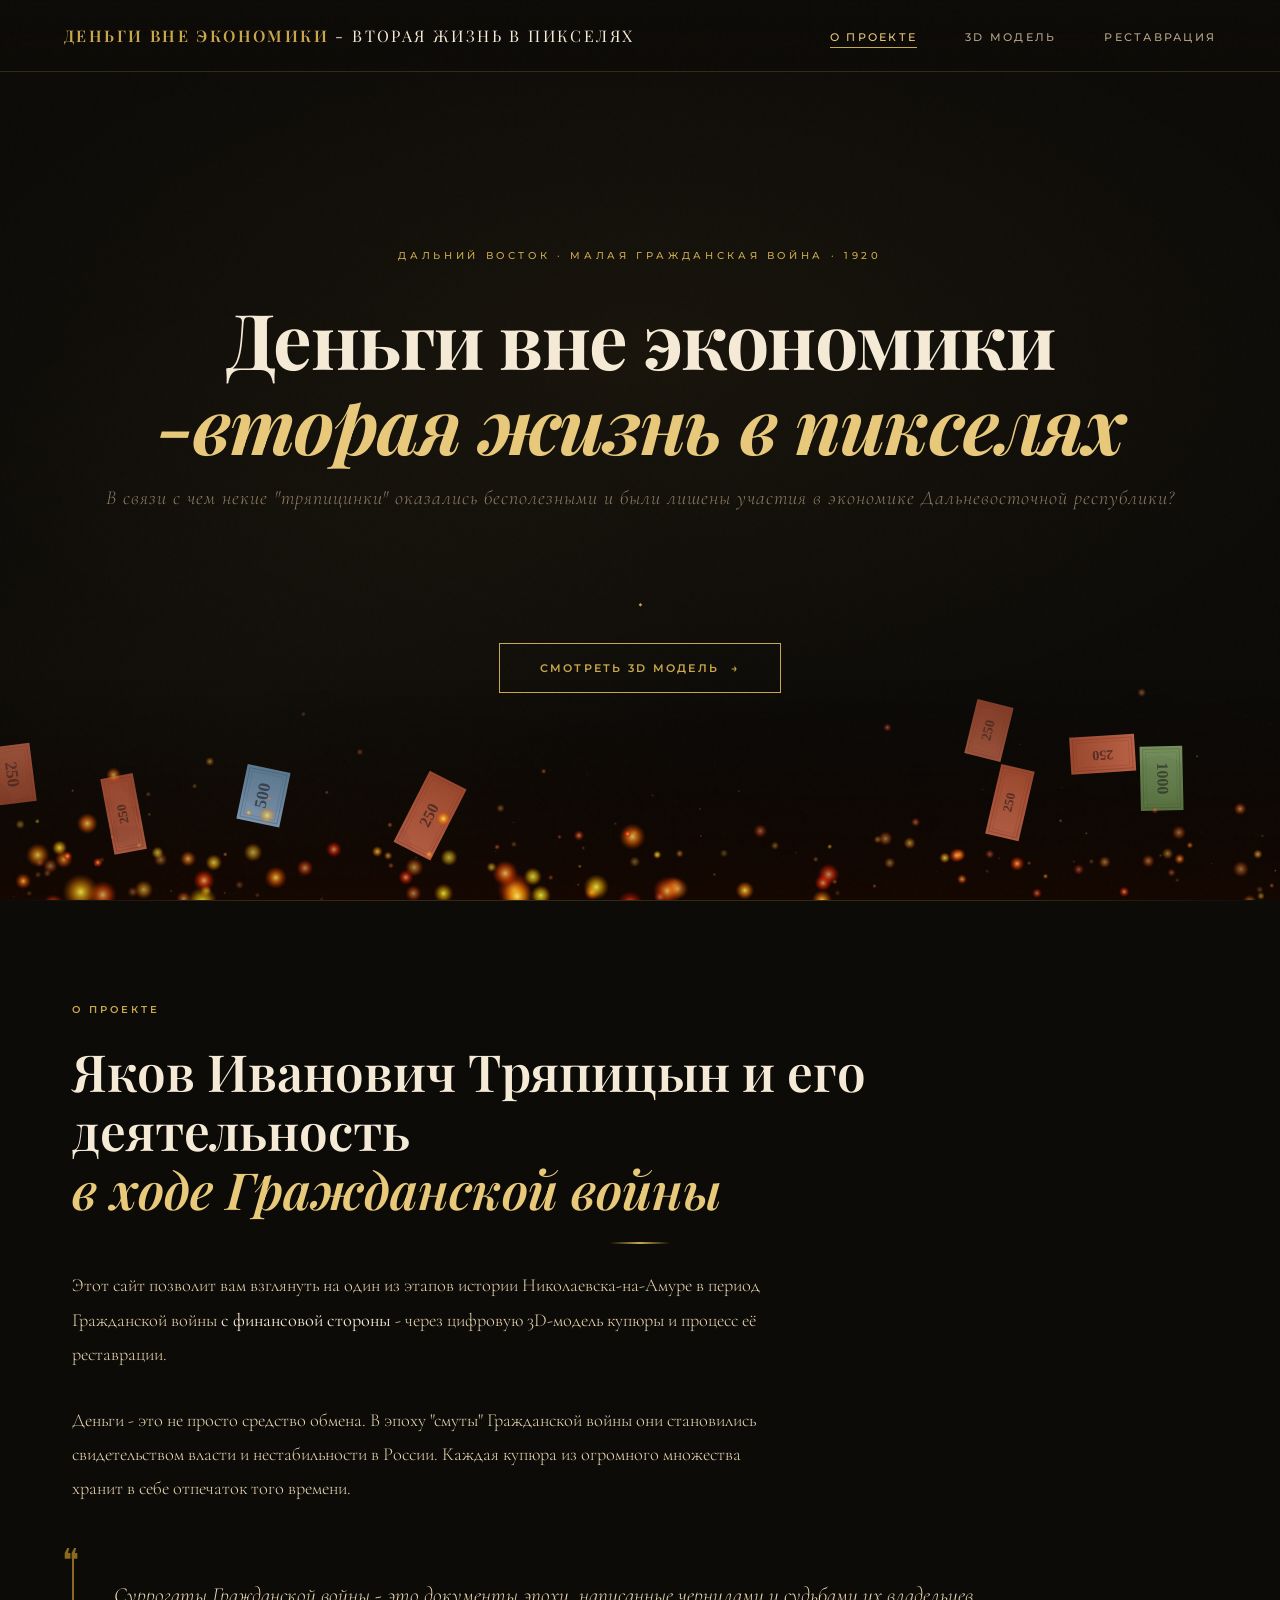
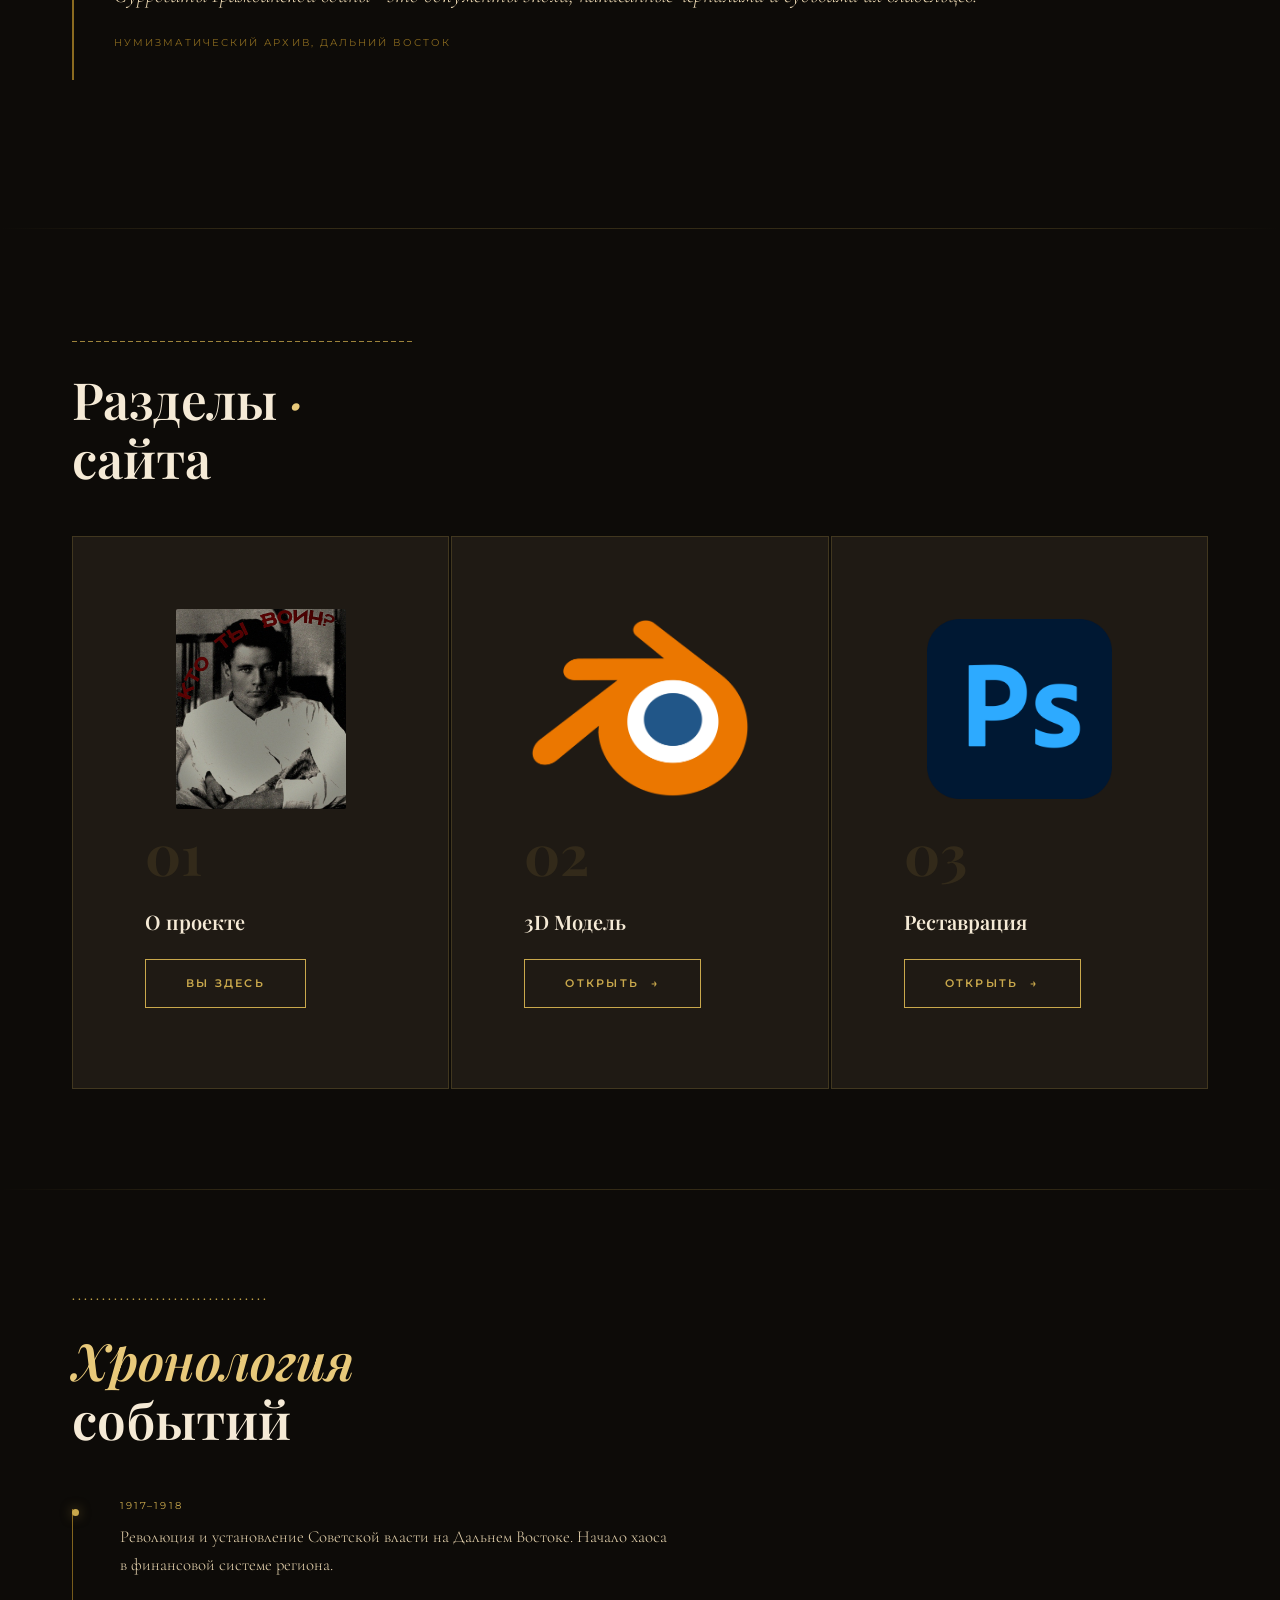
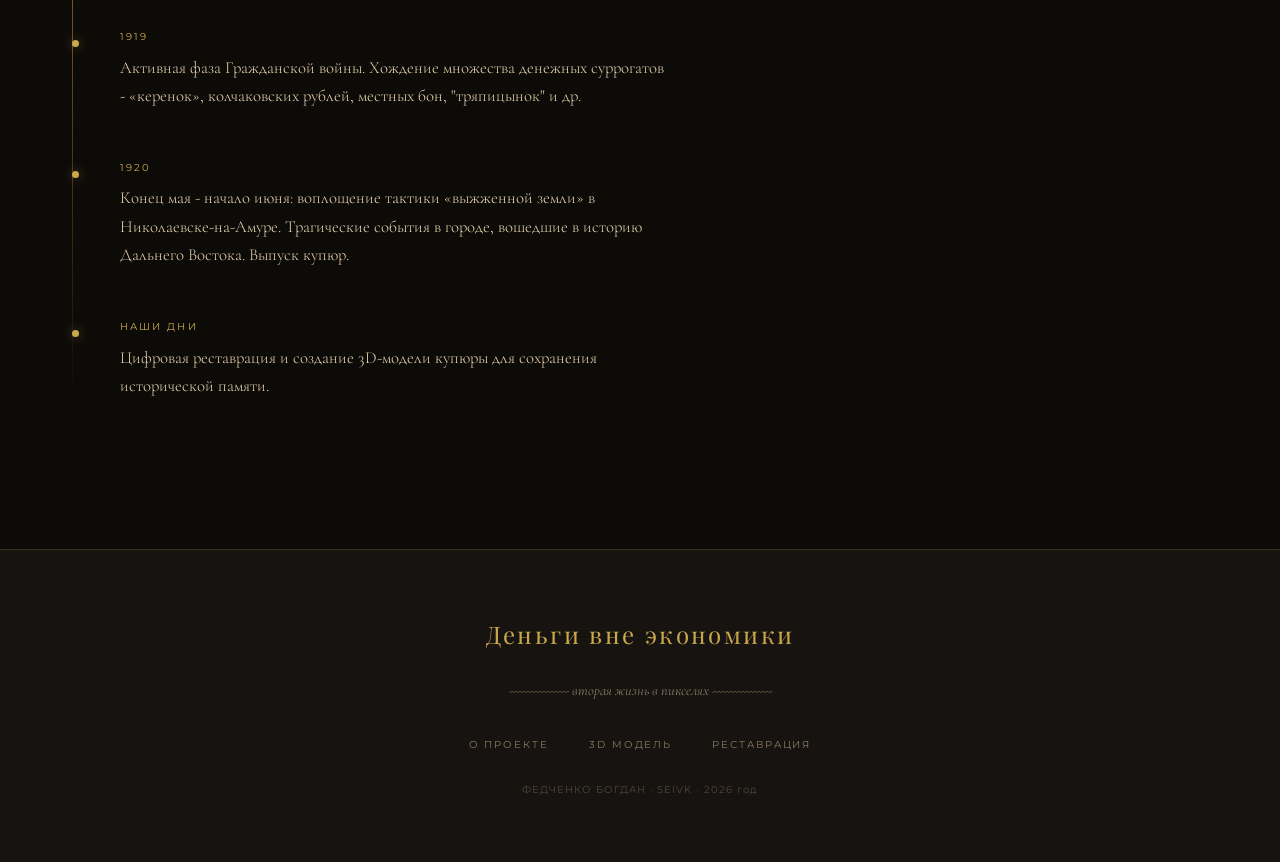
==== index.html @ 5259efab "first commit" ====
<!DOCTYPE html>
<html lang="ru">
<head>
  <meta charset="UTF-8" />
  <meta name="viewport" content="width=device-width, initial-scale=1.0" />
  <title>Деньги вне экономики - вторая жизнь в пикселях</title>
  <link rel="stylesheet" href="css/style.css" />
  <style>
    #fire-canvas {
      position: absolute;
      bottom: 0; left: 0;
      width: 100%; height: 220px;
      pointer-events: none;
      z-index: 1;
    }
    .page-hero { position: relative; overflow: hidden; }
    .page-hero > *:not(#fire-canvas) { position: relative; z-index: 2; }
  </style>
</head>
<body>

  <!-- ─── NAVIGATION ─── -->
  <nav>
    <a href="index.html" class="nav-logo">Деньги вне экономики <span>- вторая жизнь в пикселях</span></a>
    <ul class="nav-links">
      <li><a href="index.html">О проекте</a></li>
      <li><a href="model.html">3D Модель</a></li>
      <li><a href="restoration.html">Реставрация</a></li>
    </ul>
  </nav>

  <!-- ─── HERO ─── -->
  <section class="page-hero">

    <canvas id="fire-canvas"></canvas>

    <p class="hero-eyebrow">Дальний Восток · Малая Гражданская война · 1920</p>
    <h1 class="hero-title">Деньги вне экономики<br><em>-вторая жизнь в пикселях</em></h1>
    <p class="hero-subtitle">В связи с чем некие "тряпицинки" оказались бесполезными и были лишены 
      участия в экономике Дальневосточной республики?</p>

    <div class="ornament" style="animation: fadeIn 1s ease forwards 1s; opacity: 0;">
      <span class="ornament-icon">◆</span>
    </div>

    <a href="model.html" class="btn" style="animation: fadeUp 0.8s ease forwards 1.1s; opacity: 0;">
      <span>Смотреть 3D модель</span>
      <span class="btn-arrow">→</span>
    </a>
  </section>

  <div class="divider"></div>

  <!-- ─── ABOUT SECTION ─── -->
  <div class="section">
    <span class="section-label reveal">О проекте</span>
    <h2 class="section-title reveal">Яков Иванович Тряпицын и его деятельность<br><em>в ходе Гражданской войны</em></h2>
    <div class="gold-line reveal"></div>

    <p class="section-text reveal" style="margin-bottom: 2rem;">
      Этот сайт позволит вам взглянуть на один из этапов истории Николаевска‑на‑Амуре
      в период Гражданской войны <strong style="color: var(--cream); font-weight: 400;">с финансовой стороны</strong> - через цифровую
      3D‑модель купюры и процесс её реставрации.
    </p>

    <p class="section-text reveal">
      Деньги - это не просто средство обмена. В эпоху "смуты" Гражданской войны они становились
      свидетельством власти и нестабильности в России. Каждая купюра из огромного множества хранит в себе отпечаток того времени.
    </p>

    <div class="quote-block reveal">
      <p class="quote-text">
        Суррогаты Гражданской войны - это документы эпохи, написанные чернилами и судьбами их владельцев.
      </p>
      <span class="quote-source">Нумизматический архив, Дальний Восток</span>
    </div>
  </div>

  <div class="divider"></div>

  <!-- ─── THREE PAGES CARDS ─── -->
  <div class="section">
    <span class="section-label reveal">___________________________________________</span>
    <h2 class="section-title reveal">Разделы <em>·</em><br>сайта</h2>

    <div class="cards-grid" style="margin-top: 3rem;">

      <div class="card reveal" data-delay="0" style="min-height:340px;display:flex;flex-direction:column;justify-content:space-between;">
        <div style="flex:1;display:flex;align-items:center;justify-content:center;padding:1.5rem 1.5rem 1rem;">
          <img src="assets/images/card-about.jpg" alt="О проекте"
               style="max-width:100%;max-height:200px;object-fit:contain;border-radius:2px;" />
        </div>
        <div style="padding:0 2rem 2rem;">
          <div class="card-number">01</div>
          <h3 class="card-title">О проекте</h3>
          <div style="margin-top:1.25rem;">
            <a href="index.html" class="btn"><span>Вы здесь</span></a>
          </div>
        </div>
      </div>

      <div class="card reveal" data-delay="150" style="min-height:340px;display:flex;flex-direction:column;justify-content:space-between;">
        <div style="flex:1;display:flex;align-items:center;justify-content:center;padding:1.5rem 1.5rem 1rem;">
          <img src="assets/images/card-model.png" alt="3D Модель"
               style="max-width:100%;max-height:180px;object-fit:contain;" />
        </div>
        <div style="padding:0 2rem 2rem;">
          <div class="card-number">02</div>
          <h3 class="card-title">3D Модель</h3>
          <div style="margin-top:1.25rem;">
            <a href="model.html" class="btn"><span>Открыть</span> <span class="btn-arrow">→</span></a>
          </div>
        </div>
      </div>

      <div class="card reveal" data-delay="300" style="min-height:340px;display:flex;flex-direction:column;justify-content:space-between;">
        <div style="flex:1;display:flex;align-items:center;justify-content:center;padding:1.5rem 1.5rem 1rem;">
          <img src="assets/images/card-restoration.png" alt="Реставрация"
               style="max-width:100%;max-height:180px;object-fit:contain;" />
        </div>
        <div style="padding:0 2rem 2rem;">
          <div class="card-number">03</div>
          <h3 class="card-title">Реставрация</h3>
          <div style="margin-top:1.25rem;">
            <a href="restoration.html" class="btn"><span>Открыть</span> <span class="btn-arrow">→</span></a>
          </div>
        </div>
      </div>

    </div>
  </div>

  <div class="divider"></div>

  <!-- ─── TIMELINE ─── -->
  <div class="section">
    <span class="section-label reveal">·································</span>
    <h2 class="section-title reveal"><em>Хронология</em><br>событий</h2>
    <div class="timeline" style="max-width: 600px;">
      <div class="timeline-item reveal">
        <div class="timeline-year">1917–1918</div>
        <p class="timeline-text">Революция и установление Советской власти на Дальнем Востоке. Начало хаоса в финансовой системе региона.</p>
      </div>
      <div class="timeline-item reveal" data-delay="150">
        <div class="timeline-year">1919</div>
        <p class="timeline-text">Активная фаза Гражданской войны. Хождение множества денежных суррогатов - «керенок», колчаковских рублей, местных бон, "тряпицынок" и др.</p>
      </div>
      <div class="timeline-item reveal" data-delay="300">
        <div class="timeline-year">1920</div>
        <p class="timeline-text">Конец мая - начало июня: воплощение тактики «выжженной земли» в Николаевске‑на‑Амуре. Трагические события в городе, вошедшие в историю Дальнего Востока. Выпуск купюр.</p>
      </div>
      <div class="timeline-item reveal" data-delay="450">
        <div class="timeline-year">Наши дни</div>
        <p class="timeline-text">Цифровая реставрация и создание 3D‑модели купюры для сохранения исторической памяти.</p>
      </div>
    </div>
  </div>

  <!-- ─── FOOTER ─── -->
  <footer>
    <div class="footer-logo">Деньги вне экономики</div>
    <p class="footer-text">
    --------------- вторая жизнь в пикселях ---------------
    </p>
    <ul class="footer-nav">
      <li><a href="index.html">О проекте</a></li>
      <li><a href="model.html">3D Модель</a></li>
      <li><a href="restoration.html">Реставрация</a></li>
    </ul>
    <p class="footer-copy">ФЕДЧЕНКО БОГДАН · SEIVK · 2026 год</p>
  </footer>

  <script src="js/main.js"></script>
  <script>
  (function() {
    const canvas = document.getElementById('fire-canvas');
    if (!canvas) return;
    const ctx = canvas.getContext('2d');

    function resize() {
      canvas.width  = canvas.offsetWidth  || window.innerWidth;
      canvas.height = canvas.offsetHeight || 220;
    }
    resize();
    window.addEventListener('resize', resize);

    // ── Частицы огня ──
    function rnd(a, b) { return a + Math.random() * (b - a); }

    function makeParticle() {
      return {
        x:     rnd(0, canvas.width),
        y:     canvas.height + rnd(0, 8),
        vx:    rnd(-0.7, 0.7),
        vy:    rnd(-3.2, -1.4),
        life:  rnd(0.1, 1.0),
        decay: rnd(0.009, 0.022),
        size:  rnd(7, 26),
        hue:   rnd(8, 48),
      };
    }

    const PCOUNT = 200;
    const parts = Array.from({length: PCOUNT}, makeParticle);

    // ── Купюры — три номинала ──
    const BILL_TYPES = [
      { label: '1000', colors: ['rgba(145,178,115,0.92)', 'rgba(115,150,85,0.88)'], border: 'rgba(65,88,45,0.45)' },
      { label:  '500', colors: ['rgba(140,170,200,0.92)', 'rgba(110,145,175,0.88)'], border: 'rgba(55,80,110,0.45)' },
      { label:  '250', colors: ['rgba(210,110, 80,0.92)', 'rgba(185, 85, 55,0.88)'], border: 'rgba(130,50,35,0.45)' },
    ];

    function makeBill() {
      const fromRight = Math.random() > 0.5;
      const type = BILL_TYPES[Math.floor(Math.random() * BILL_TYPES.length)];
      return {
        x:    fromRight ? canvas.width + 70 : -70,
        y:    rnd(canvas.height * 0.05, canvas.height * 0.5),
        vx:   fromRight ? rnd(-2.0, -0.9) : rnd(0.9, 2.0),
        vy:   rnd(0.3, 1.1),
        rot:  rnd(0, Math.PI * 2),
        rotV: rnd(-0.05, 0.05),
        w:    rnd(55, 82),
        h:    rnd(30, 46),
        op:   rnd(0.75, 1.0),
        burn: false,
        bp:   0,
        type,
      };
    }

    const BCOUNT = 9;
    const bills = Array.from({length: BCOUNT}, () => {
      const b = makeBill();
      b.x = rnd(0, canvas.width);
      return b;
    });

    function drawBill(b) {
      ctx.save();
      ctx.translate(b.x, b.y);
      ctx.rotate(b.rot);
      ctx.globalAlpha = Math.max(0, b.op);

      const g = ctx.createLinearGradient(-b.w/2, 0, b.w/2, 0);
      if (b.burn) {
        g.addColorStop(0,                        'rgba(170,120,45,0.9)');
        g.addColorStop(Math.min(b.bp, 0.99),     'rgba(255,65,0,0.95)');
        g.addColorStop(Math.min(b.bp+0.08, 1.0), 'rgba(18,4,0,0.2)');
        g.addColorStop(1,                        'rgba(8,1,0,0.05)');
      } else {
        g.addColorStop(0, b.type.colors[0]);
        g.addColorStop(1, b.type.colors[1]);
      }

      ctx.fillStyle = g;
      ctx.beginPath();
      ctx.rect(-b.w/2, -b.h/2, b.w, b.h);
      ctx.fill();

      ctx.strokeStyle = b.burn ? 'rgba(255,100,0,0.5)' : b.type.border;
      ctx.lineWidth = 1;
      ctx.strokeRect(-b.w/2+3, -b.h/2+3, b.w-6, b.h-6);

      // Внутренняя рамка
      if (!b.burn || b.bp < 0.3) {
        ctx.strokeStyle = b.burn ? 'rgba(255,80,0,0.3)' : b.type.border;
        ctx.lineWidth = 0.5;
        ctx.strokeRect(-b.w/2+6, -b.h/2+6, b.w-12, b.h-12);
      }

      if (!b.burn || b.bp < 0.45) {
        ctx.fillStyle = b.burn
          ? `rgba(255,45,0,${0.85 - b.bp})`
          : 'rgba(20,20,20,0.6)';
        ctx.font = `bold ${Math.round(b.h * 0.38)}px serif`;
        ctx.textAlign = 'center';
        ctx.textBaseline = 'middle';
        ctx.fillText(b.type.label, 0, 0);
      }

      ctx.globalAlpha = 1;
      ctx.restore();
    }

    function frame(ts) {
      const t = ts * 0.001;
      ctx.clearRect(0, 0, canvas.width, canvas.height);

      // Фон
      const bg = ctx.createLinearGradient(0, 0, 0, canvas.height);
      bg.addColorStop(0,   'rgba(0,0,0,0)');
      bg.addColorStop(0.4, 'rgba(12,4,0,0.35)');
      bg.addColorStop(1,   'rgba(22,6,0,0.88)');
      ctx.fillStyle = bg;
      ctx.fillRect(0, 0, canvas.width, canvas.height);

      // Купюры
      bills.forEach(b => {
        b.x   += b.vx;
        b.y   += b.vy;
        b.rot += b.rotV;
        if (b.y > canvas.height * 0.62) b.burn = true;
        if (b.burn) { b.bp += 0.013; b.vy += 0.06; b.op -= 0.009; }
        if (b.bp > 1 || b.op < 0 || b.y > canvas.height + 40) Object.assign(b, makeBill());
        drawBill(b);
      });

      // Огонь
      parts.forEach(p => {
        p.x    += p.vx + Math.sin(t * 2.2 + p.x * 0.012) * 0.35;
        p.y    += p.vy;
        p.life -= p.decay;
        p.size *= 0.994;
        if (p.life <= 0 || p.y < -20) { Object.assign(p, makeParticle()); return; }

        const a  = Math.min(p.life * 1.6, 1) * 0.88;
        const lx = 38 + (1 - p.life) * 28;
        const r  = p.size * p.life;
        if (r < 0.1) return;

        const fg = ctx.createRadialGradient(p.x, p.y, 0, p.x, p.y, r);
        fg.addColorStop(0,   `hsla(${p.hue+22},100%,${lx+22}%,${a})`);
        fg.addColorStop(0.5, `hsla(${p.hue},100%,${lx}%,${a*0.65})`);
        fg.addColorStop(1,   `hsla(${p.hue-12},100%,${lx-12}%,0)`);
        ctx.beginPath();
        ctx.arc(p.x, p.y, r, 0, Math.PI * 2);
        ctx.fillStyle = fg;
        ctx.fill();

        // Дым
        if (p.life < 0.28) {
          ctx.beginPath();
          ctx.arc(p.x + Math.sin(t + p.x) * 6, p.y - 18, p.size * 2.2, 0, Math.PI * 2);
          ctx.fillStyle = `rgba(18,8,3,${p.life * 0.14})`;
          ctx.fill();
        }
      });

      requestAnimationFrame(frame);
    }

    requestAnimationFrame(frame);
  })();
  </script>
</body>
</html>
---- css/style.css ----
@import url('https://fonts.googleapis.com/css2?family=Playfair+Display:ital,wght@0,400;0,600;0,700;1,400&family=Cormorant+Garamond:ital,wght@0,300;0,400;0,500;1,300;1,400&family=Montserrat:wght@300;400;500;600&display=swap');

:root {
  --gold: #c9a84c;
  --gold-light: #e8c97a;
  --gold-dark: #8a6a1f;
  --dark: #0d0b08;
  --dark-2: #161310;
  --dark-3: #1f1a14;
  --dark-4: #2a2318;
  --cream: #f5ead6;
  --cream-2: #e8d5b0;
  --text-muted: #8a7a62;
  --border: rgba(201, 168, 76, 0.2);
}

*, *::before, *::after {
  margin: 0;
  padding: 0;
  box-sizing: border-box;
}

html {
  scroll-behavior: smooth;
}

body {
  background-color: var(--dark);
  color: var(--cream);
  font-family: 'Cormorant Garamond', Georgia, serif;
  font-size: 18px;
  line-height: 1.7;
  overflow-x: hidden;
  cursor: default;
}

/* ─── NOISE TEXTURE OVERLAY ─── */
body::before {
  content: '';
  position: fixed;
  inset: 0;
  background-image: url("data:image/svg+xml,%3Csvg viewBox='0 0 256 256' xmlns='http://www.w3.org/2000/svg'%3E%3Cfilter id='noise'%3E%3CfeTurbulence type='fractalNoise' baseFrequency='0.9' numOctaves='4' stitchTiles='stitch'/%3E%3C/filter%3E%3Crect width='100%25' height='100%25' filter='url(%23noise)' opacity='0.04'/%3E%3C/svg%3E");
  pointer-events: none;
  z-index: 9999;
  opacity: 0.4;
}

/* ─── NAVIGATION ─── */
nav {
  position: fixed;
  top: 0;
  left: 0;
  right: 0;
  z-index: 100;
  padding: 0 4rem;
  height: 72px;
  display: flex;
  align-items: center;
  justify-content: space-between;
  background: linear-gradient(to bottom, rgba(13,11,8,0.98) 0%, rgba(13,11,8,0) 100%);
  border-bottom: 1px solid var(--border);
  backdrop-filter: blur(12px);
  -webkit-backdrop-filter: blur(12px);
  background-color: rgba(13,11,8,0.85);
}

.nav-logo {
  font-family: 'Playfair Display', serif;
  font-size: 1rem;
  font-weight: 600;
  letter-spacing: 0.15em;
  text-transform: uppercase;
  color: var(--gold);
  text-decoration: none;
}

.nav-logo span {
  color: var(--cream);
  font-weight: 400;
}

.nav-links {
  display: flex;
  gap: 3rem;
  list-style: none;
}

.nav-links a {
  font-family: 'Montserrat', sans-serif;
  font-size: 0.7rem;
  font-weight: 500;
  letter-spacing: 0.2em;
  text-transform: uppercase;
  color: var(--cream-2);
  text-decoration: none;
  position: relative;
  opacity: 0.75;
  transition: opacity 0.3s, color 0.3s;
}

.nav-links a::after {
  content: '';
  position: absolute;
  bottom: -4px;
  left: 0;
  width: 0;
  height: 1px;
  background: var(--gold);
  transition: width 0.3s ease;
}

.nav-links a:hover,
.nav-links a.active {
  opacity: 1;
  color: var(--gold-light);
}

.nav-links a:hover::after,
.nav-links a.active::after {
  width: 100%;
}

/* ─── ORNAMENT DIVIDERS ─── */
.ornament {
  display: flex;
  align-items: center;
  gap: 1rem;
  margin: 2rem auto;
  max-width: 300px;
  justify-content: center;
}

.ornament::before,
.ornament::after {
  content: '';
  height: 1px;
  flex: 1;
  background: linear-gradient(to right, transparent, var(--gold-dark), var(--gold), var(--gold-dark), transparent);
}

.ornament-icon {
  color: var(--gold);
  font-size: 1rem;
  line-height: 1;
}

/* ─── GOLD LINE ─── */
.gold-line {
  width: 60px;
  height: 2px;
  background: linear-gradient(to right, transparent, var(--gold), transparent);
  margin: 1.5rem auto;
}

/* ─── PAGE HEADER ─── */
.page-hero {
  min-height: 100vh;
  display: flex;
  flex-direction: column;
  justify-content: center;
  align-items: center;
  text-align: center;
  padding: 120px 2rem 80px;
  position: relative;
  overflow: hidden;
}

.page-hero::before {
  content: '';
  position: absolute;
  inset: 0;
  background:
    radial-gradient(ellipse 80% 60% at 50% 40%, rgba(201,168,76,0.06) 0%, transparent 70%),
    radial-gradient(ellipse 60% 80% at 20% 80%, rgba(201,168,76,0.03) 0%, transparent 60%);
  pointer-events: none;
}

.hero-eyebrow {
  font-family: 'Montserrat', sans-serif;
  font-size: 0.65rem;
  font-weight: 500;
  letter-spacing: 0.35em;
  text-transform: uppercase;
  color: var(--gold);
  margin-bottom: 2rem;
  opacity: 0;
  animation: fadeUp 0.8s ease forwards 0.3s;
}

.hero-title {
  font-family: 'Playfair Display', serif;
  font-size: clamp(2.8rem, 6vw, 5.5rem);
  font-weight: 700;
  line-height: 1.1;
  letter-spacing: -0.02em;
  color: var(--cream);
  margin-bottom: 1rem;
  opacity: 0;
  animation: fadeUp 0.8s ease forwards 0.5s;
}

.hero-title em {
  font-style: italic;
  color: var(--gold-light);
}

.hero-subtitle {
  font-family: 'Cormorant Garamond', serif;
  font-size: clamp(1rem, 2vw, 1.25rem);
  font-weight: 300;
  font-style: italic;
  color: var(--text-muted);
  letter-spacing: 0.05em;
  margin-bottom: 3rem;
  opacity: 0;
  animation: fadeUp 0.8s ease forwards 0.7s;
}

/* ─── SECTION ─── */
.section {
  padding: 100px 2rem;
  max-width: 1200px;
  margin: 0 auto;
}

.section-label {
  font-family: 'Montserrat', sans-serif;
  font-size: 0.62rem;
  font-weight: 600;
  letter-spacing: 0.3em;
  text-transform: uppercase;
  color: var(--gold);
  margin-bottom: 1.5rem;
  display: block;
}

.section-title {
  font-family: 'Playfair Display', serif;
  font-size: clamp(2rem, 4vw, 3.2rem);
  font-weight: 600;
  line-height: 1.15;
  color: var(--cream);
  margin-bottom: 1.5rem;
}

.section-title em {
  font-style: italic;
  color: var(--gold-light);
}

.section-text {
  font-family: 'Cormorant Garamond', serif;
  font-size: 1.15rem;
  font-weight: 300;
  line-height: 1.85;
  color: var(--cream-2);
  max-width: 700px;
}

/* ─── CARDS ─── */
.cards-grid {
  display: grid;
  grid-template-columns: repeat(auto-fit, minmax(280px, 1fr));
  gap: 2px;
  margin-top: 4rem;
}

.card {
  background: var(--dark-3);
  border: 1px solid var(--border);
  padding: 3rem 2.5rem;
  position: relative;
  overflow: hidden;
  transition: transform 0.4s ease, border-color 0.4s ease;
}

.card::before {
  content: '';
  position: absolute;
  top: 0;
  left: 0;
  right: 0;
  height: 2px;
  background: linear-gradient(to right, transparent, var(--gold), transparent);
  transform: scaleX(0);
  transition: transform 0.4s ease;
}

.card:hover {
  transform: translateY(-4px);
  border-color: rgba(201,168,76,0.4);
}

.card:hover::before {
  transform: scaleX(1);
}

.card-number {
  font-family: 'Playfair Display', serif;
  font-size: 3.5rem;
  font-weight: 700;
  color: rgba(201,168,76,0.12);
  line-height: 1;
  margin-bottom: 1.5rem;
  transition: color 0.4s;
}

.card:hover .card-number {
  color: rgba(201,168,76,0.22);
}

.card-title {
  font-family: 'Playfair Display', serif;
  font-size: 1.25rem;
  font-weight: 600;
  color: var(--cream);
  margin-bottom: 1rem;
}

.card-text {
  font-family: 'Cormorant Garamond', serif;
  font-size: 1rem;
  line-height: 1.75;
  color: var(--text-muted);
}

/* ─── BUTTON ─── */
.btn {
  display: inline-flex;
  align-items: center;
  gap: 0.75rem;
  padding: 0.9rem 2.5rem;
  font-family: 'Montserrat', sans-serif;
  font-size: 0.7rem;
  font-weight: 600;
  letter-spacing: 0.2em;
  text-transform: uppercase;
  text-decoration: none;
  border: 1px solid var(--gold);
  color: var(--gold);
  background: transparent;
  position: relative;
  overflow: hidden;
  cursor: pointer;
  transition: color 0.4s ease;
}

.btn::before {
  content: '';
  position: absolute;
  inset: 0;
  background: var(--gold);
  transform: translateX(-101%);
  transition: transform 0.4s cubic-bezier(0.77, 0, 0.18, 1);
}

.btn:hover {
  color: var(--dark);
}

.btn:hover::before {
  transform: translateX(0);
}

.btn span {
  position: relative;
  z-index: 1;
}

.btn-arrow {
  position: relative;
  z-index: 1;
  transition: transform 0.3s ease;
}

.btn:hover .btn-arrow {
  transform: translateX(4px);
}

/* ─── FULL-WIDTH DIVIDER ─── */
.divider {
  width: 100%;
  height: 1px;
  background: linear-gradient(to right, transparent 0%, var(--border) 20%, var(--border) 80%, transparent 100%);
  margin: 0;
}

/* ─── QUOTE BLOCK ─── */
.quote-block {
  border-left: 2px solid var(--gold-dark);
  padding: 1.5rem 0 1.5rem 2.5rem;
  margin: 3rem 0;
  position: relative;
}

.quote-block::before {
  content: '❝';
  position: absolute;
  top: -0.5rem;
  left: -0.75rem;
  font-size: 2rem;
  color: var(--gold-dark);
  line-height: 1;
}

.quote-text {
  font-family: 'Cormorant Garamond', serif;
  font-size: 1.35rem;
  font-style: italic;
  font-weight: 300;
  color: var(--cream-2);
  line-height: 1.7;
  margin-bottom: 0.75rem;
}

.quote-source {
  font-family: 'Montserrat', sans-serif;
  font-size: 0.65rem;
  letter-spacing: 0.2em;
  text-transform: uppercase;
  color: var(--gold-dark);
}

/* ─── TIMELINE ─── */
.timeline {
  position: relative;
  padding-left: 3rem;
  margin-top: 3rem;
}

.timeline::before {
  content: '';
  position: absolute;
  left: 0;
  top: 0.75rem;
  bottom: 0;
  width: 1px;
  background: linear-gradient(to bottom, var(--gold-dark), transparent);
}

.timeline-item {
  position: relative;
  margin-bottom: 3rem;
}

.timeline-item::before {
  content: '';
  position: absolute;
  left: -3rem;
  top: 0.75rem;
  width: 7px;
  height: 7px;
  background: var(--gold);
  border-radius: 50%;
  box-shadow: 0 0 12px rgba(201,168,76,0.5);
}

.timeline-year {
  font-family: 'Montserrat', sans-serif;
  font-size: 0.65rem;
  letter-spacing: 0.2em;
  color: var(--gold);
  text-transform: uppercase;
  margin-bottom: 0.5rem;
}

.timeline-text {
  font-size: 1.05rem;
  color: var(--cream-2);
  font-weight: 300;
}

/* ─── 3D MODEL PLACEHOLDER ─── */
.model-container {
  width: 100%;
  aspect-ratio: 16/9;
  background: var(--dark-3);
  border: 1px solid var(--border);
  display: flex;
  flex-direction: column;
  align-items: center;
  justify-content: center;
  position: relative;
  overflow: hidden;
  margin: 3rem 0;
}

.model-container::before {
  content: '';
  position: absolute;
  inset: 0;
  background:
    linear-gradient(135deg, rgba(201,168,76,0.03) 0%, transparent 50%),
    repeating-linear-gradient(
      0deg,
      transparent,
      transparent 40px,
      rgba(201,168,76,0.02) 40px,
      rgba(201,168,76,0.02) 41px
    ),
    repeating-linear-gradient(
      90deg,
      transparent,
      transparent 40px,
      rgba(201,168,76,0.02) 40px,
      rgba(201,168,76,0.02) 41px
    );
}

.model-placeholder-icon {
  font-size: 4rem;
  margin-bottom: 1.5rem;
  opacity: 0.3;
}

.model-placeholder-text {
  font-family: 'Montserrat', sans-serif;
  font-size: 0.7rem;
  letter-spacing: 0.25em;
  text-transform: uppercase;
  color: var(--text-muted);
}

/* ─── RESTORATION BEFORE/AFTER ─── */
.restoration-grid {
  display: grid;
  grid-template-columns: 1fr 1fr;
  gap: 2px;
  margin-top: 3rem;
}

.restoration-panel {
  position: relative;
  aspect-ratio: 3/2;
  background: var(--dark-3);
  border: 1px solid var(--border);
  overflow: hidden;
  display: flex;
  align-items: center;
  justify-content: center;
}

.restoration-panel-label {
  position: absolute;
  top: 1.5rem;
  left: 1.5rem;
  font-family: 'Montserrat', sans-serif;
  font-size: 0.6rem;
  font-weight: 600;
  letter-spacing: 0.3em;
  text-transform: uppercase;
  padding: 0.4rem 1rem;
  z-index: 2;
}

.label-before {
  background: rgba(13,11,8,0.8);
  color: var(--text-muted);
  border: 1px solid rgba(138,122,98,0.3);
}

.label-after {
  background: rgba(201,168,76,0.15);
  color: var(--gold);
  border: 1px solid rgba(201,168,76,0.4);
}

.panel-placeholder {
  display: flex;
  flex-direction: column;
  align-items: center;
  gap: 0.75rem;
  opacity: 0.25;
}

.panel-placeholder-icon {
  font-size: 3rem;
}

.panel-placeholder-text {
  font-family: 'Montserrat', sans-serif;
  font-size: 0.6rem;
  letter-spacing: 0.2em;
  text-transform: uppercase;
}

/* ─── RESTORATION SLIDER ─── */
.slider-container {
  position: relative;
  width: 100%;
  max-width: 900px;
  margin: 3rem auto;
  aspect-ratio: 3/2;
  overflow: hidden;
  border: 1px solid var(--border);
  cursor: ew-resize;
  user-select: none;
}

.slider-side {
  position: absolute;
  inset: 0;
  display: flex;
  align-items: center;
  justify-content: center;
}

.slider-after {
  background: var(--dark-4);
}

.slider-before {
  background: var(--dark-3);
  position: absolute;
  inset: 0;
  overflow: hidden;
}

.slider-before-inner {
  position: absolute;
  inset: 0;
  display: flex;
  align-items: center;
  justify-content: center;
  background: var(--dark-2);
}

.slider-handle {
  position: absolute;
  top: 0;
  bottom: 0;
  width: 2px;
  background: var(--gold);
  left: 50%;
  transform: translateX(-50%);
  z-index: 10;
  box-shadow: 0 0 20px rgba(201,168,76,0.6);
}

.slider-handle-btn {
  position: absolute;
  top: 50%;
  left: 50%;
  transform: translate(-50%, -50%);
  width: 44px;
  height: 44px;
  background: var(--gold);
  border-radius: 50%;
  display: flex;
  align-items: center;
  justify-content: center;
  color: var(--dark);
  font-size: 1rem;
  box-shadow: 0 0 0 4px rgba(201,168,76,0.2), 0 8px 24px rgba(0,0,0,0.5);
}

/* ─── DETAIL TABLE ─── */
.detail-table {
  width: 100%;
  border-collapse: collapse;
  margin-top: 2rem;
}

.detail-table tr {
  border-bottom: 1px solid var(--border);
  transition: background 0.3s;
}

.detail-table tr:hover {
  background: rgba(201,168,76,0.03);
}

.detail-table td {
  padding: 1rem 0;
  font-size: 1rem;
}

.detail-table td:first-child {
  font-family: 'Montserrat', sans-serif;
  font-size: 0.65rem;
  letter-spacing: 0.15em;
  text-transform: uppercase;
  color: var(--text-muted);
  width: 40%;
}

.detail-table td:last-child {
  color: var(--cream-2);
  font-weight: 300;
}

/* ─── FOOTER ─── */
footer {
  padding: 4rem;
  border-top: 1px solid var(--border);
  display: flex;
  flex-direction: column;
  align-items: center;
  text-align: center;
  gap: 1.5rem;
  background: var(--dark-2);
}

.footer-logo {
  font-family: 'Playfair Display', serif;
  font-size: 1.5rem;
  color: var(--gold);
  letter-spacing: 0.1em;
}

.footer-text {
  font-family: 'Cormorant Garamond', serif;
  font-size: 0.9rem;
  font-style: italic;
  color: var(--text-muted);
  max-width: 500px;
  line-height: 1.7;
}

.footer-nav {
  display: flex;
  gap: 2.5rem;
  list-style: none;
}

.footer-nav a {
  font-family: 'Montserrat', sans-serif;
  font-size: 0.6rem;
  letter-spacing: 0.2em;
  text-transform: uppercase;
  color: var(--text-muted);
  text-decoration: none;
  transition: color 0.3s;
}

.footer-nav a:hover {
  color: var(--gold);
}

.footer-copy {
  font-family: 'Montserrat', sans-serif;
  font-size: 0.6rem;
  letter-spacing: 0.1em;
  color: rgba(138,122,98,0.5);
}

/* ─── ANIMATIONS ─── */
@keyframes fadeUp {
  from { opacity: 0; transform: translateY(24px); }
  to   { opacity: 1; transform: translateY(0); }
}

@keyframes fadeIn {
  from { opacity: 0; }
  to   { opacity: 1; }
}

.reveal {
  opacity: 1;
  transform: translateY(0);
  transition: opacity 0.8s ease, transform 0.8s ease;
}

.reveal.hidden {
  opacity: 0;
  transform: translateY(30px);
}

/* ─── SCROLLBAR ─── */
::-webkit-scrollbar {
  width: 6px;
}
::-webkit-scrollbar-track {
  background: var(--dark);
}
::-webkit-scrollbar-thumb {
  background: var(--gold-dark);
  border-radius: 3px;
}
::-webkit-scrollbar-thumb:hover {
  background: var(--gold);
}

/* ─── RESPONSIVE ─── */
@media (max-width: 768px) {
  nav { padding: 0 1.5rem; }
  .nav-links { display: none; }
  .section { padding: 60px 1.5rem; }
  .restoration-grid { grid-template-columns: 1fr; }
  .cards-grid { grid-template-columns: 1fr; }
  footer { padding: 3rem 1.5rem; }
  .footer-nav { flex-wrap: wrap; justify-content: center; gap: 1.5rem; }
}
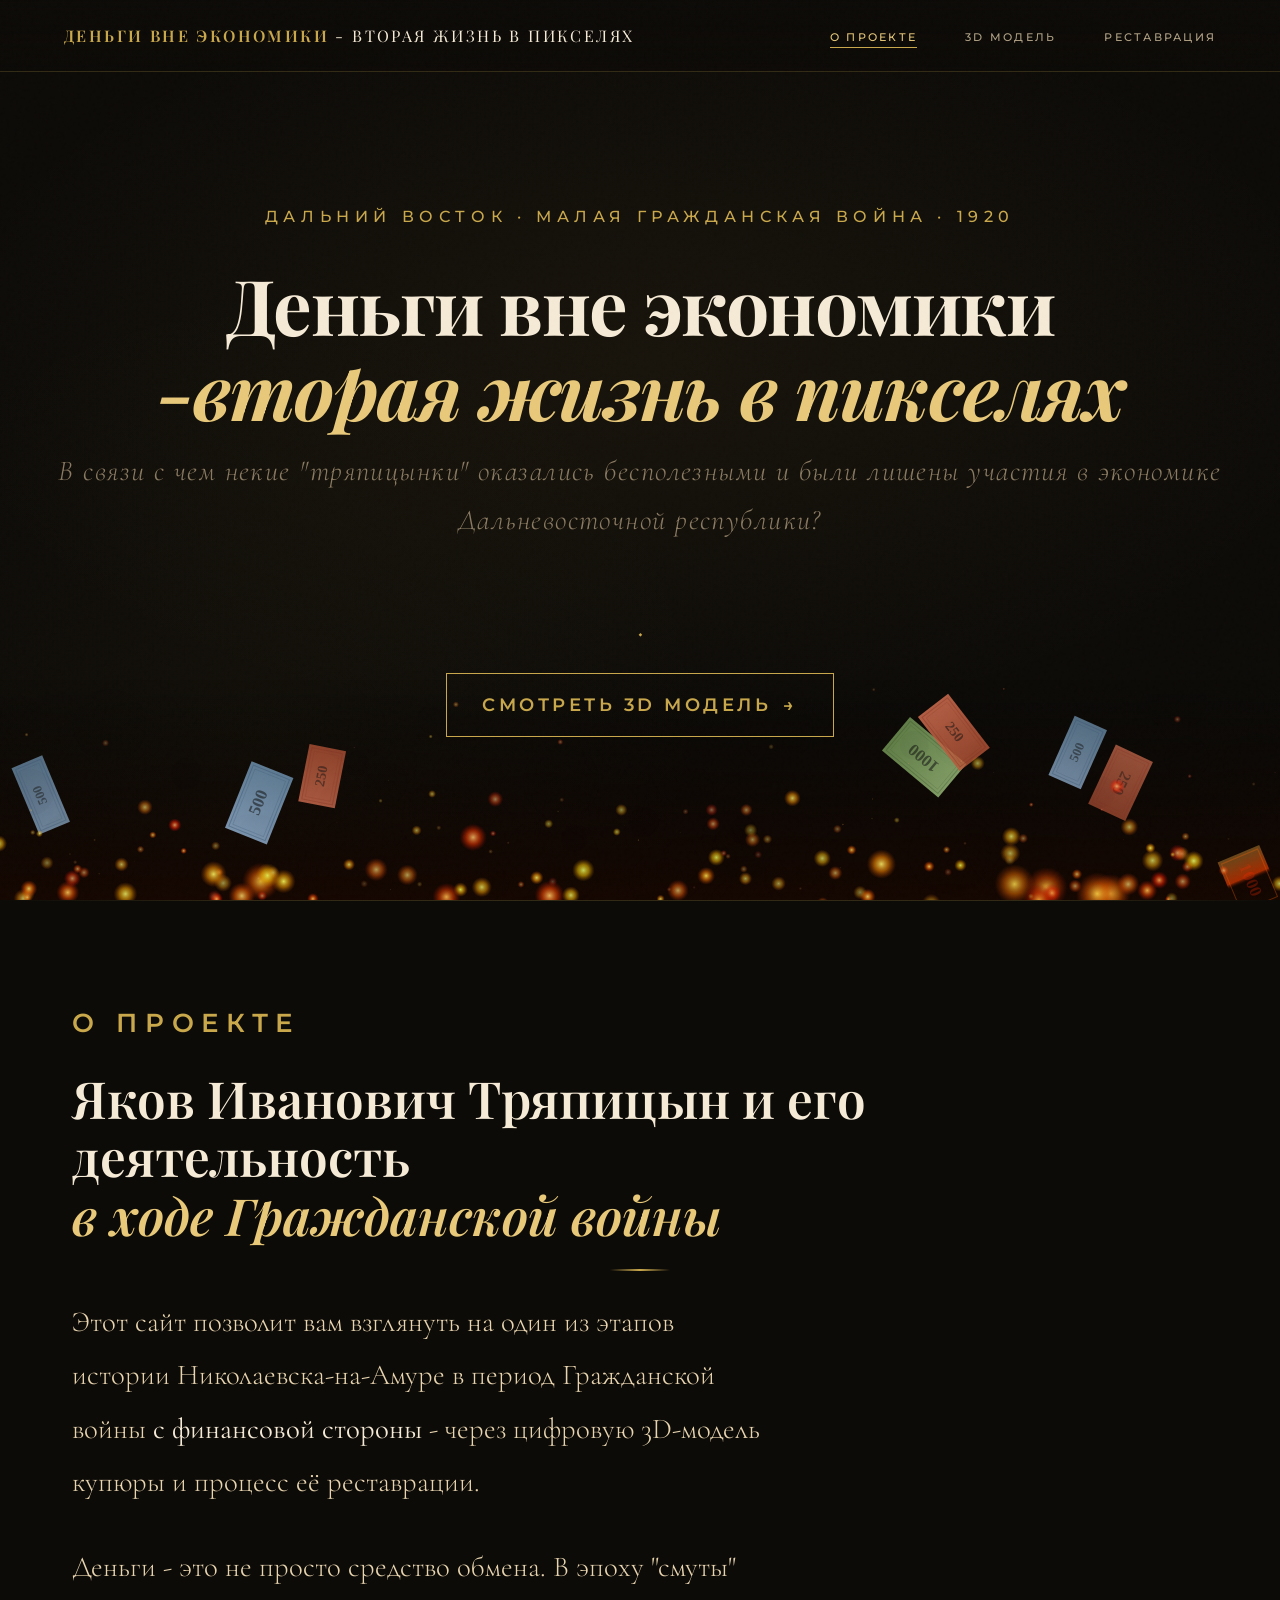
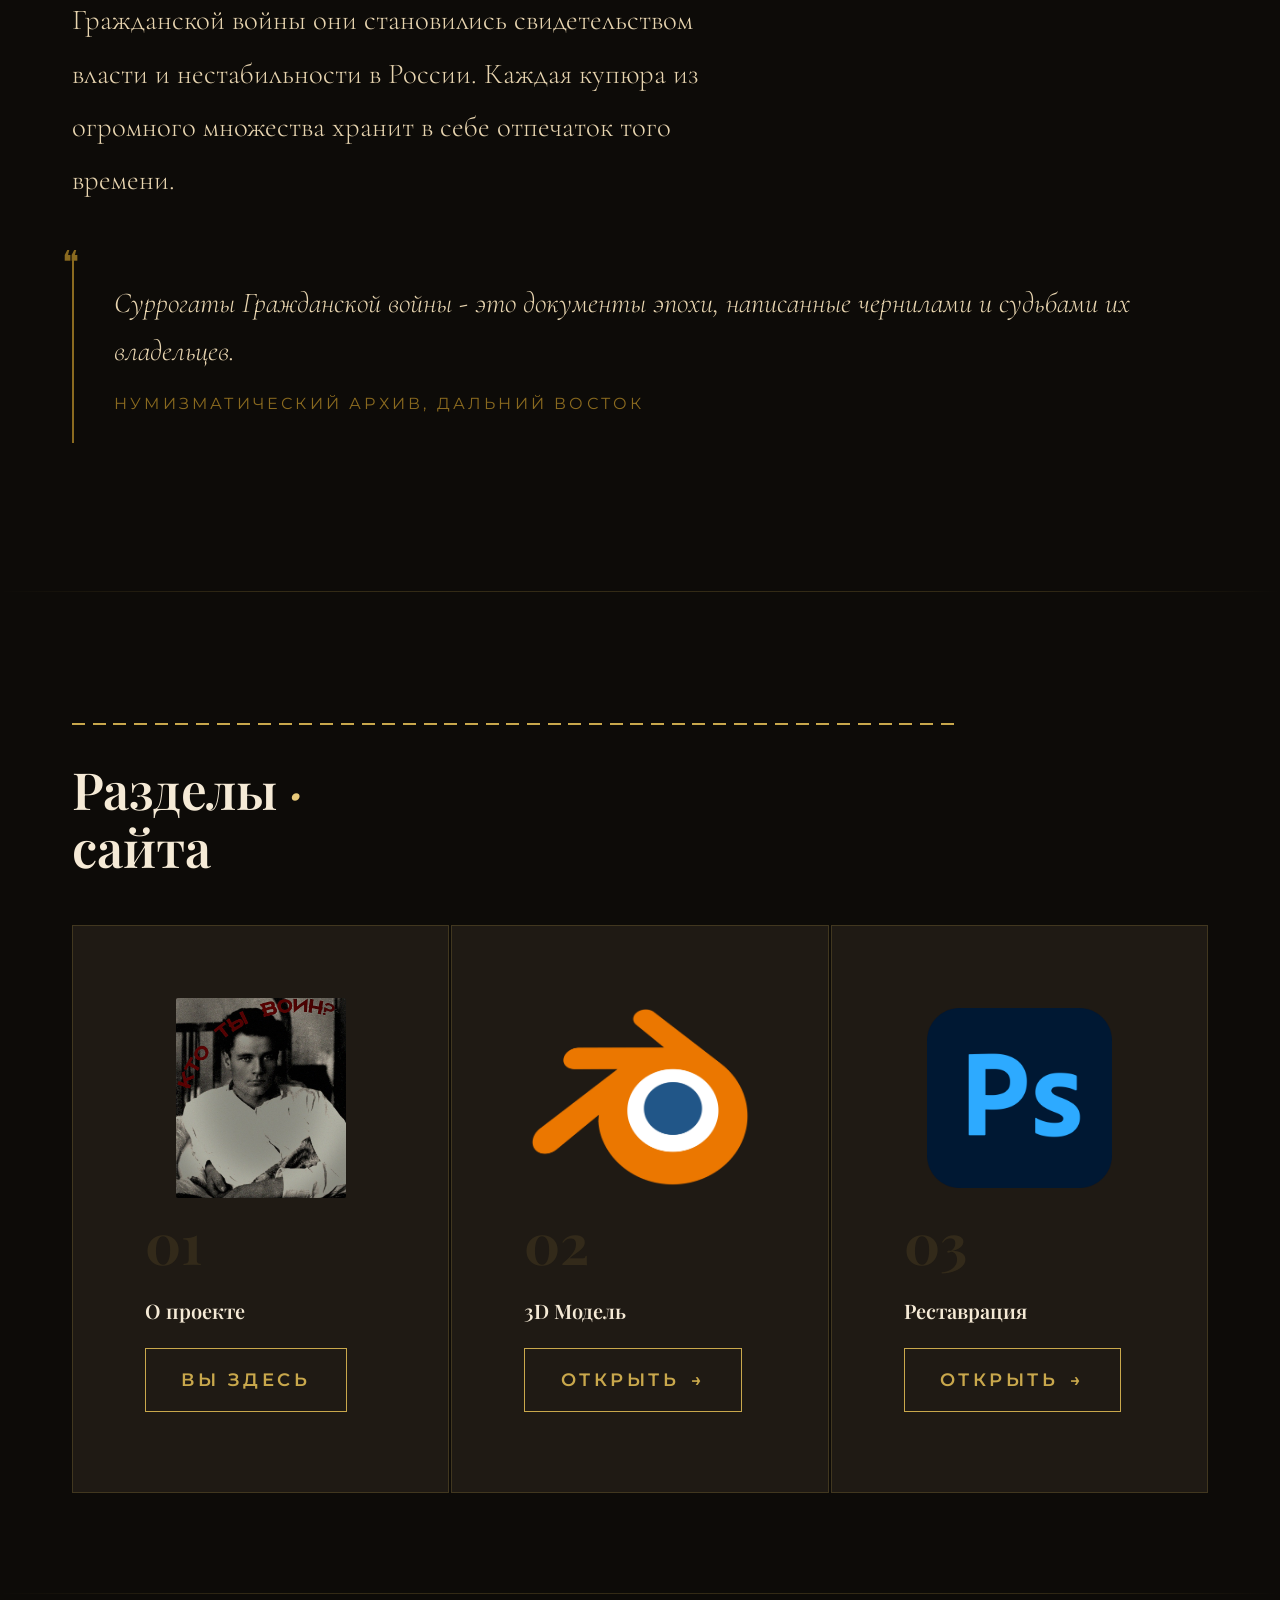
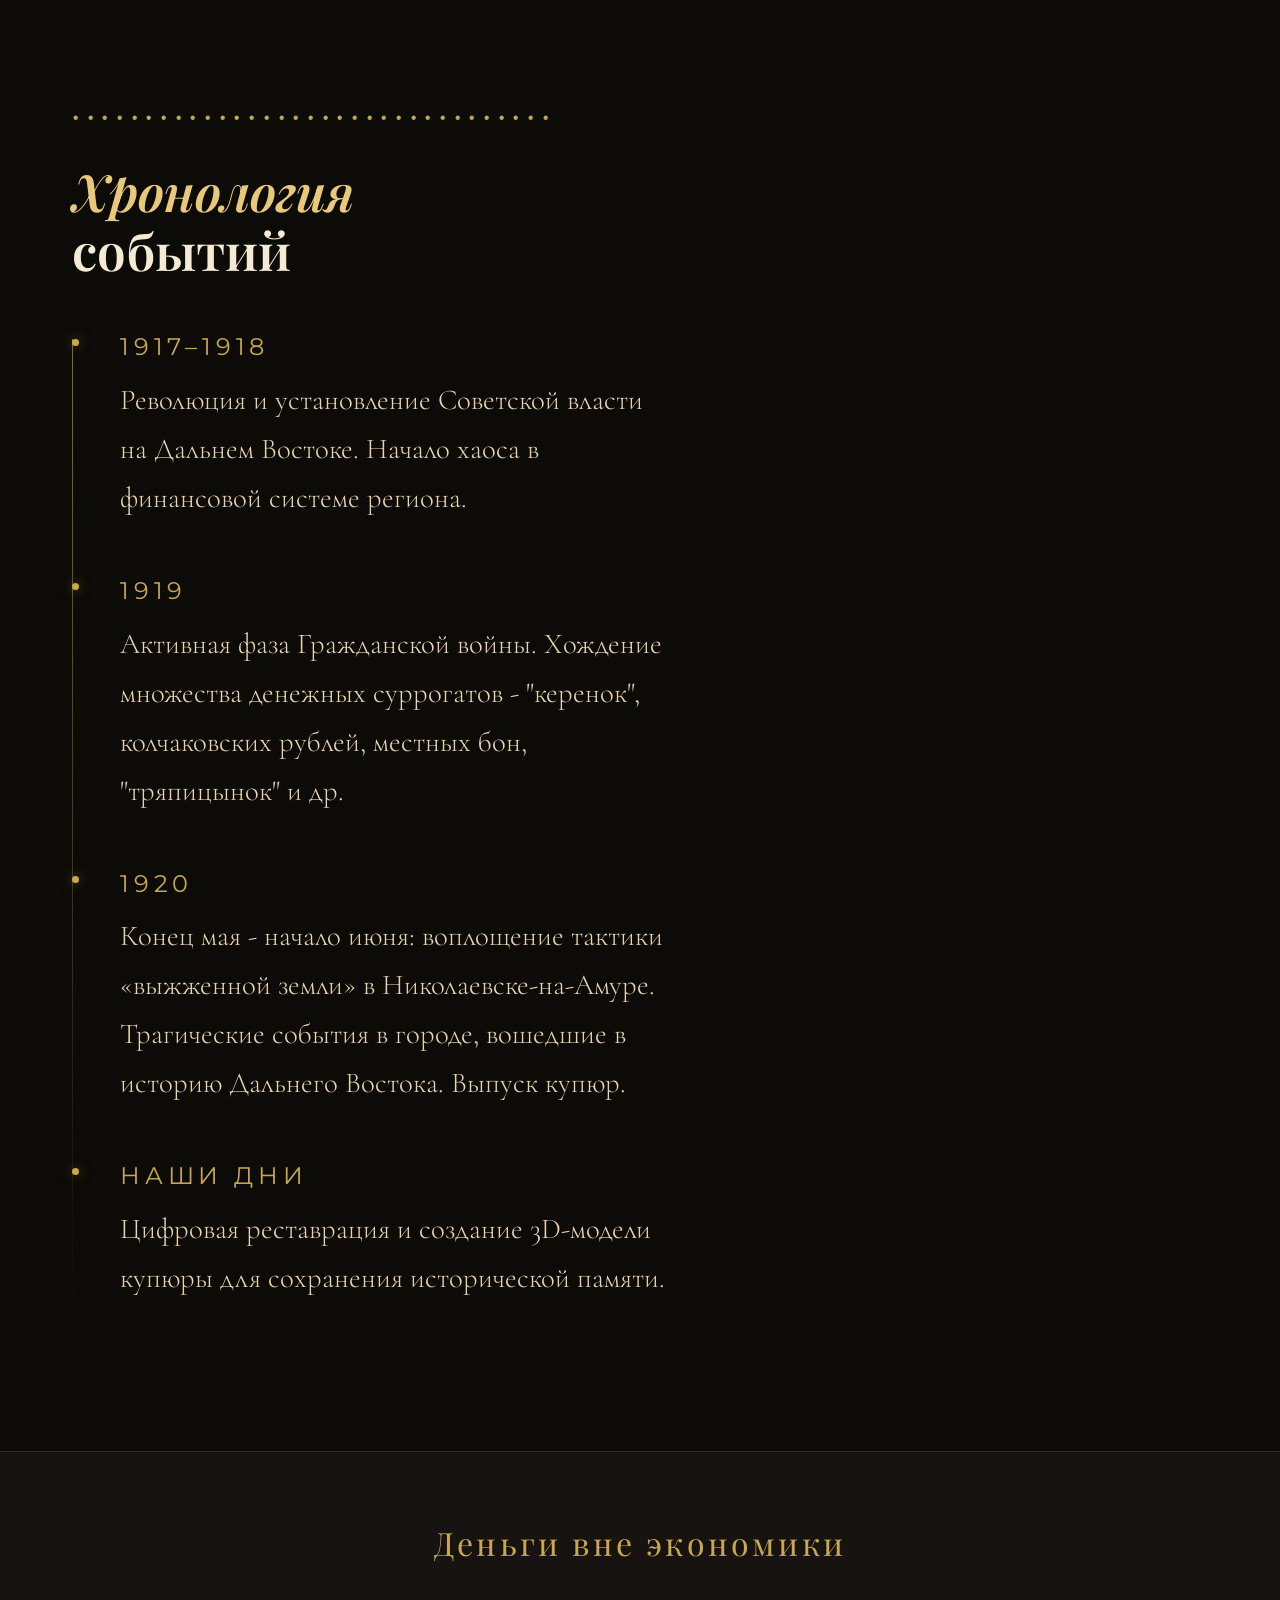
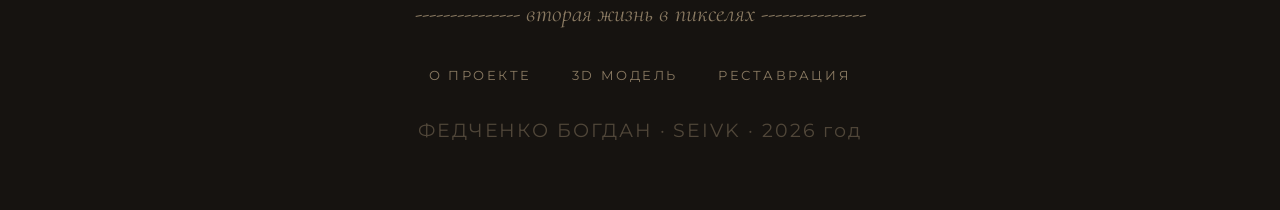
==== commit 22e46ee0: "updated" ====
--- a/index.html
+++ b/index.html
@@ -36,7 +36,7 @@
 
     <p class="hero-eyebrow">Дальний Восток · Малая Гражданская война · 1920</p>
     <h1 class="hero-title">Деньги вне экономики<br><em>-вторая жизнь в пикселях</em></h1>
-    <p class="hero-subtitle">В связи с чем некие "тряпицинки" оказались бесполезными и были лишены 
+    <p class="hero-subtitle">В связи с чем некие "тряпицынки" оказались бесполезными и были лишены 
       участия в экономике Дальневосточной республики?</p>
 
     <div class="ornament" style="animation: fadeIn 1s ease forwards 1s; opacity: 0;">
@@ -143,7 +143,7 @@
       </div>
       <div class="timeline-item reveal" data-delay="150">
         <div class="timeline-year">1919</div>
-        <p class="timeline-text">Активная фаза Гражданской войны. Хождение множества денежных суррогатов - «керенок», колчаковских рублей, местных бон, "тряпицынок" и др.</p>
+        <p class="timeline-text">Активная фаза Гражданской войны. Хождение множества денежных суррогатов - "керенок", колчаковских рублей, местных бон, "тряпицынок" и др.</p>
       </div>
       <div class="timeline-item reveal" data-delay="300">
         <div class="timeline-year">1920</div>
--- a/css/style.css
+++ b/css/style.css
@@ -177,7 +177,7 @@
 
 .hero-eyebrow {
   font-family: 'Montserrat', sans-serif;
-  font-size: 0.65rem;
+  font-size: 1rem;
   font-weight: 500;
   letter-spacing: 0.35em;
   text-transform: uppercase;
@@ -206,7 +206,7 @@
 
 .hero-subtitle {
   font-family: 'Cormorant Garamond', serif;
-  font-size: clamp(1rem, 2vw, 1.25rem);
+  font-size: clamp(1.4rem, 2.7vw, 1.8rem);
   font-weight: 300;
   font-style: italic;
   color: var(--text-muted);
@@ -225,7 +225,7 @@
 
 .section-label {
   font-family: 'Montserrat', sans-serif;
-  font-size: 0.62rem;
+  font-size: 1.6rem;
   font-weight: 600;
   letter-spacing: 0.3em;
   text-transform: uppercase;
@@ -250,7 +250,7 @@
 
 .section-text {
   font-family: 'Cormorant Garamond', serif;
-  font-size: 1.15rem;
+  font-size: 1.8rem;
   font-weight: 300;
   line-height: 1.85;
   color: var(--cream-2);
@@ -342,6 +342,8 @@
   position: relative;
   overflow: hidden;
   cursor: pointer;
+  font-size: 1.1rem;
+  padding: 1rem 2.2rem;
   transition: color 0.4s ease;
 }
 
@@ -405,7 +407,7 @@
 
 .quote-text {
   font-family: 'Cormorant Garamond', serif;
-  font-size: 1.35rem;
+  font-size: 1.8rem;
   font-style: italic;
   font-weight: 300;
   color: var(--cream-2);
@@ -415,7 +417,7 @@
 
 .quote-source {
   font-family: 'Montserrat', sans-serif;
-  font-size: 0.65rem;
+  font-size: 1rem;
   letter-spacing: 0.2em;
   text-transform: uppercase;
   color: var(--gold-dark);
@@ -457,7 +459,7 @@
 
 .timeline-year {
   font-family: 'Montserrat', sans-serif;
-  font-size: 0.65rem;
+  font-size: 1.5rem;
   letter-spacing: 0.2em;
   color: var(--gold);
   text-transform: uppercase;
@@ -465,7 +467,7 @@
 }
 
 .timeline-text {
-  font-size: 1.05rem;
+  font-size: 1.8rem;
   color: var(--cream-2);
   font-weight: 300;
 }
@@ -703,14 +705,14 @@
 
 .footer-logo {
   font-family: 'Playfair Display', serif;
-  font-size: 1.5rem;
+  font-size: 2rem;
   color: var(--gold);
   letter-spacing: 0.1em;
 }
 
 .footer-text {
   font-family: 'Cormorant Garamond', serif;
-  font-size: 0.9rem;
+  font-size: 1.5rem;
   font-style: italic;
   color: var(--text-muted);
   max-width: 500px;
@@ -725,7 +727,7 @@
 
 .footer-nav a {
   font-family: 'Montserrat', sans-serif;
-  font-size: 0.6rem;
+  font-size: 0.8rem;
   letter-spacing: 0.2em;
   text-transform: uppercase;
   color: var(--text-muted);
@@ -739,7 +741,7 @@
 
 .footer-copy {
   font-family: 'Montserrat', sans-serif;
-  font-size: 0.6rem;
+  font-size: 1.2rem;
   letter-spacing: 0.1em;
   color: rgba(138,122,98,0.5);
 }
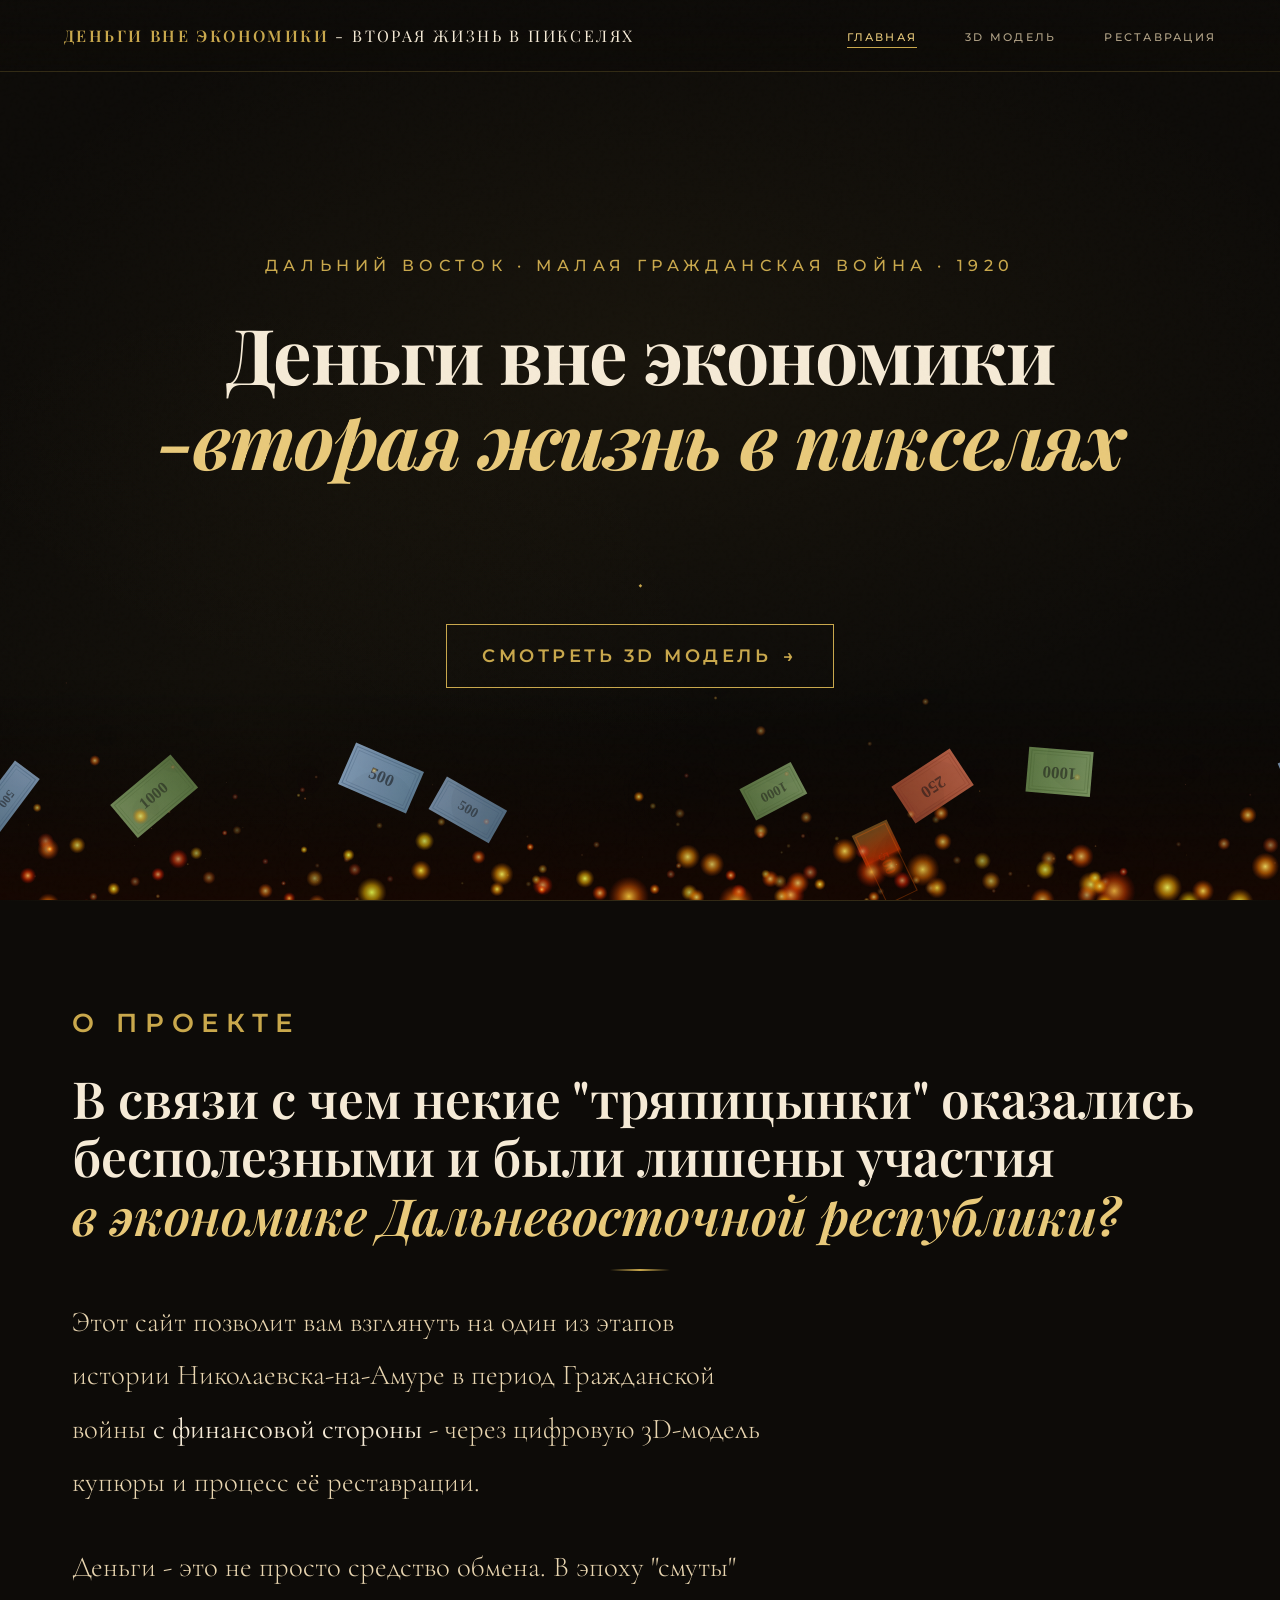
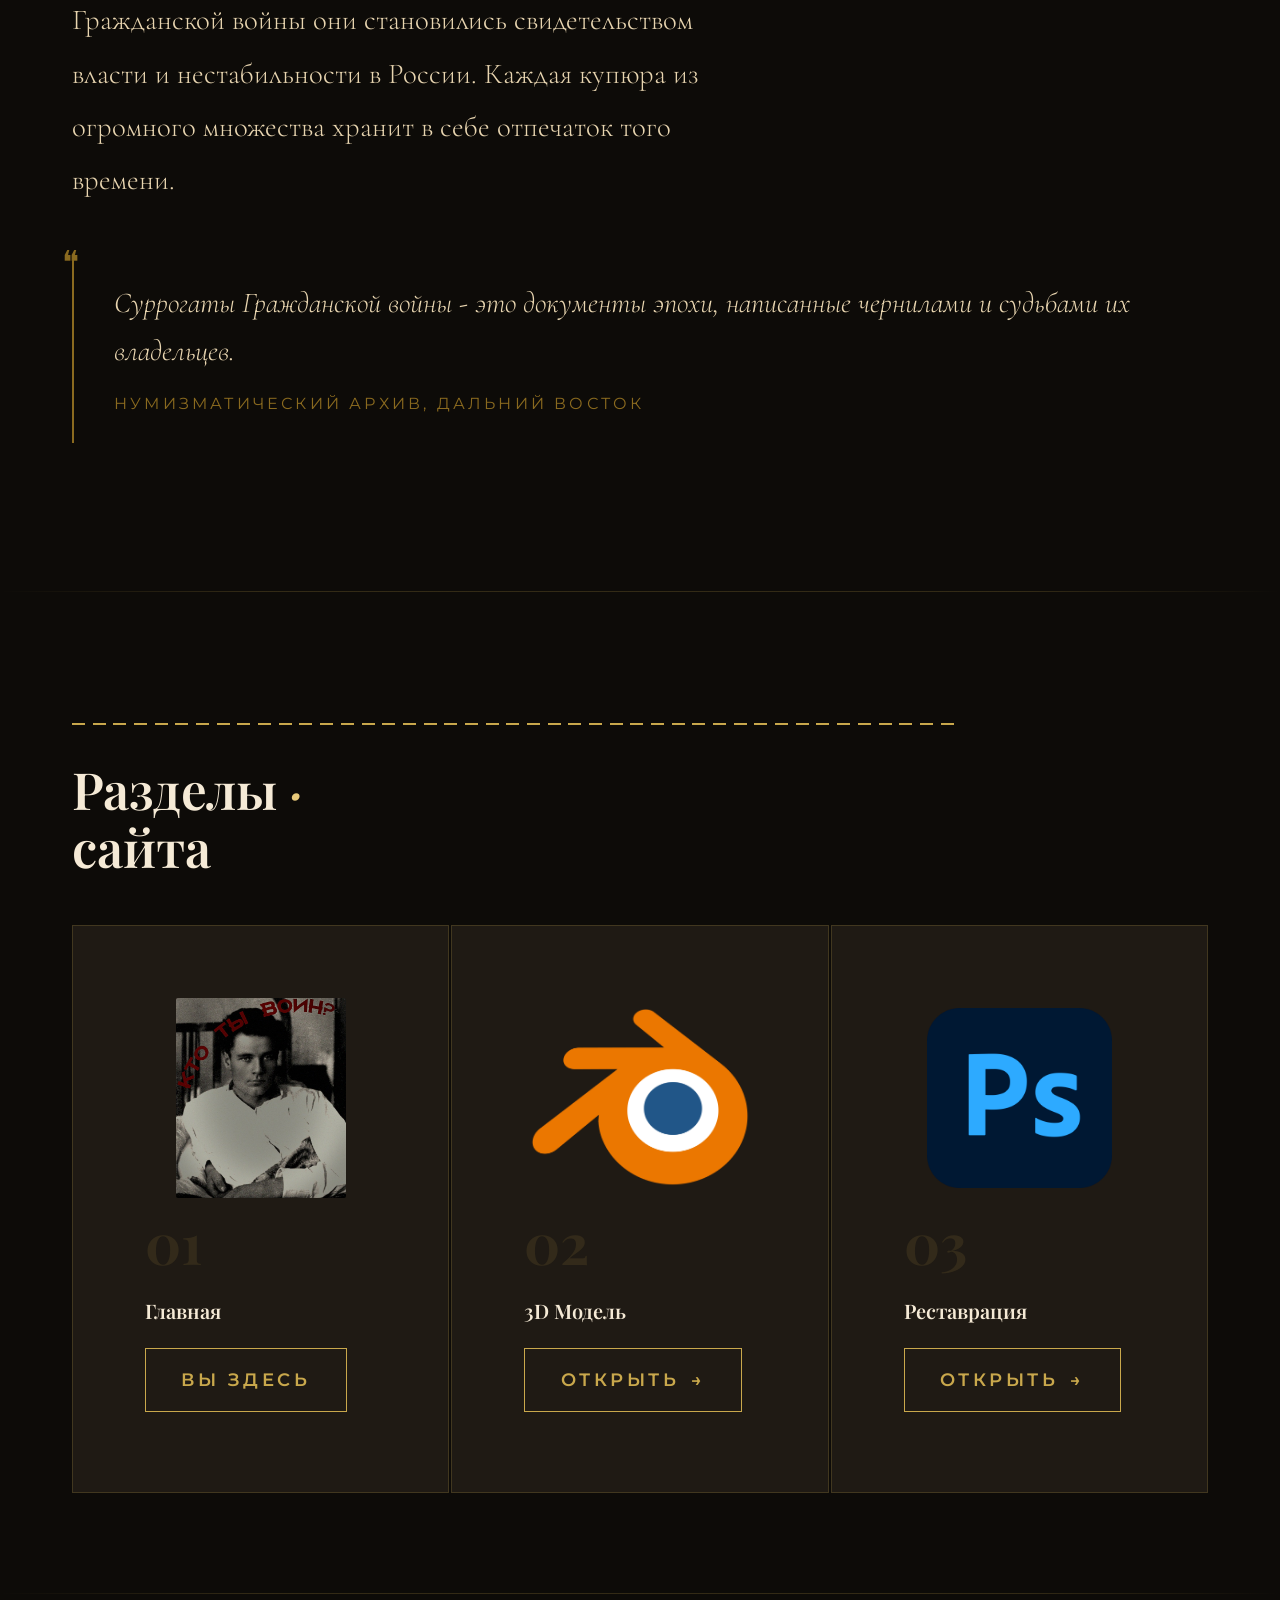
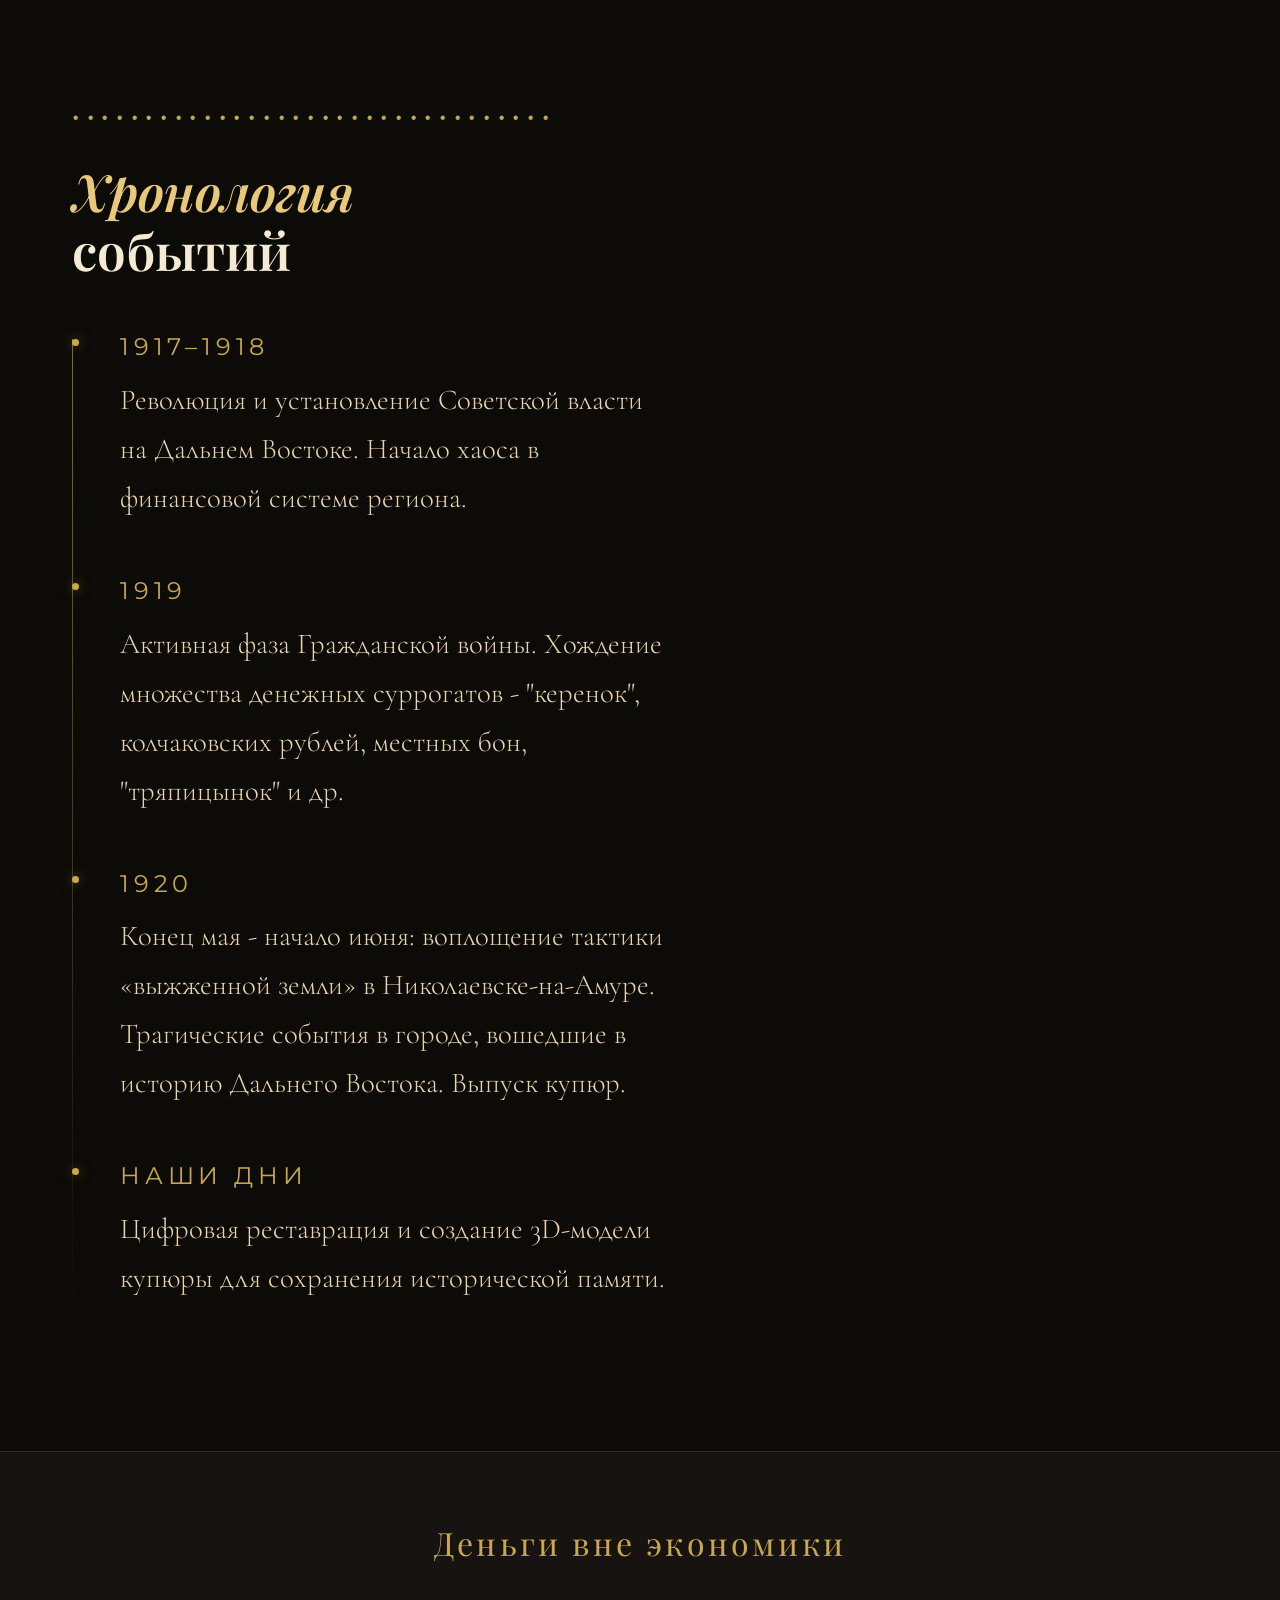
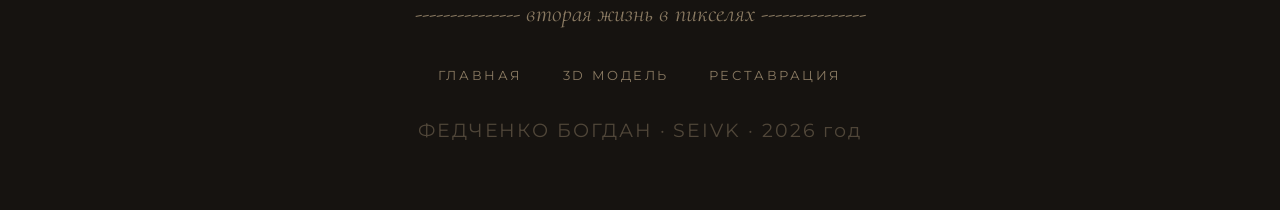
==== commit 81884ec9: "updated" ====
--- a/index.html
+++ b/index.html
@@ -23,7 +23,7 @@
   <nav>
     <a href="index.html" class="nav-logo">Деньги вне экономики <span>- вторая жизнь в пикселях</span></a>
     <ul class="nav-links">
-      <li><a href="index.html">О проекте</a></li>
+      <li><a href="index.html">Главная</a></li>
       <li><a href="model.html">3D Модель</a></li>
       <li><a href="restoration.html">Реставрация</a></li>
     </ul>
@@ -36,8 +36,7 @@
 
     <p class="hero-eyebrow">Дальний Восток · Малая Гражданская война · 1920</p>
     <h1 class="hero-title">Деньги вне экономики<br><em>-вторая жизнь в пикселях</em></h1>
-    <p class="hero-subtitle">В связи с чем некие "тряпицынки" оказались бесполезными и были лишены 
-      участия в экономике Дальневосточной республики?</p>
+    <p class="hero-subtitle"></p>
 
     <div class="ornament" style="animation: fadeIn 1s ease forwards 1s; opacity: 0;">
       <span class="ornament-icon">◆</span>
@@ -54,7 +53,8 @@
   <!-- ─── ABOUT SECTION ─── -->
   <div class="section">
     <span class="section-label reveal">О проекте</span>
-    <h2 class="section-title reveal">Яков Иванович Тряпицын и его деятельность<br><em>в ходе Гражданской войны</em></h2>
+    <h2 class="section-title reveal">В связи с чем некие "тряпицынки" оказались бесполезными и были лишены 
+      участия <br><em>в экономике Дальневосточной республики?</em></h2>
     <div class="gold-line reveal"></div>
 
     <p class="section-text reveal" style="margin-bottom: 2rem;">
@@ -87,12 +87,12 @@
 
       <div class="card reveal" data-delay="0" style="min-height:340px;display:flex;flex-direction:column;justify-content:space-between;">
         <div style="flex:1;display:flex;align-items:center;justify-content:center;padding:1.5rem 1.5rem 1rem;">
-          <img src="assets/images/card-about.jpg" alt="О проекте"
+          <img src="assets/images/card-about.jpg" alt="Главная"
                style="max-width:100%;max-height:200px;object-fit:contain;border-radius:2px;" />
         </div>
         <div style="padding:0 2rem 2rem;">
           <div class="card-number">01</div>
-          <h3 class="card-title">О проекте</h3>
+          <h3 class="card-title">Главная</h3>
           <div style="margin-top:1.25rem;">
             <a href="index.html" class="btn"><span>Вы здесь</span></a>
           </div>
@@ -163,7 +163,7 @@
     --------------- вторая жизнь в пикселях ---------------
     </p>
     <ul class="footer-nav">
-      <li><a href="index.html">О проекте</a></li>
+      <li><a href="index.html">Главная</a></li>
       <li><a href="model.html">3D Модель</a></li>
       <li><a href="restoration.html">Реставрация</a></li>
     </ul>
